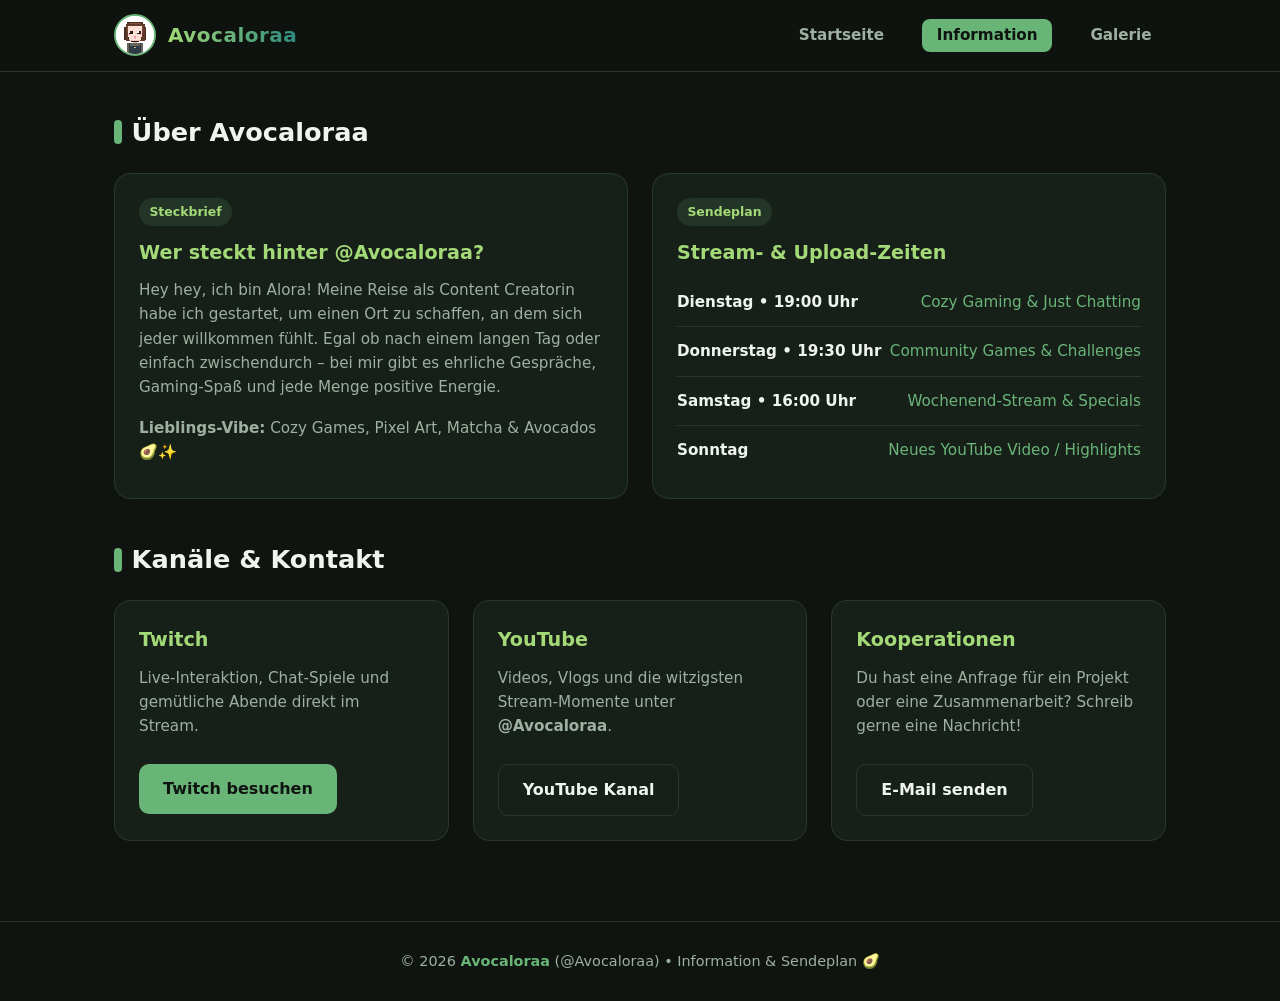
==== info.html @ ba7eb3cc "Add files via upload" ====
<!DOCTYPE html>
<html lang="de">
<head>
  <meta charset="UTF-8" />
  <meta name="viewport" content="width=device-width, initial-scale=1.0" />
  <title>Avocaloraa | Information</title>
  <link rel="stylesheet" href="style.css" />
</head>
<body>
  <header>
    <div class="nav-container">
      <a href="index.html" class="brand">
        <img src="logo.svg" alt="Avocaloraa Logo" />
        <span>Avocaloraa</span>
      </a>
      <nav>
        <ul>
          <li><a href="index.html">Startseite</a></li>
          <li><a href="info.html" class="active">Information</a></li>
          <li><a href="gallery.html">Galerie</a></li>
        </ul>
      </nav>
    </div>
  </header>

  <main>
    <h2 class="section-title">Über Avocaloraa</h2>
    <div class="grid-2">
      <div class="card">
        <span class="badge">Steckbrief</span>
        <h3>Wer steckt hinter @Avocaloraa?</h3>
        <p style="margin-bottom: 1rem;">
          Hey hey, ich bin Alora! Meine Reise als Content Creatorin habe ich gestartet, um einen Ort zu schaffen,
          an dem sich jeder willkommen fühlt. Egal ob nach einem langen Tag oder einfach zwischendurch – bei mir
          gibt es ehrliche Gespräche, Gaming-Spaß und jede Menge positive Energie.
        </p>
        <p>
          <strong>Lieblings-Vibe:</strong> Cozy Games, Pixel Art, Matcha &amp; Avocados 🥑✨
        </p>
      </div>

      <div class="card">
        <span class="badge">Sendeplan</span>
        <h3>Stream- &amp; Upload-Zeiten</h3>
        <ul class="schedule-list">
          <li>
            <span class="schedule-day">Dienstag • 19:00 Uhr</span>
            <span class="schedule-topic">Cozy Gaming &amp; Just Chatting</span>
          </li>
          <li>
            <span class="schedule-day">Donnerstag • 19:30 Uhr</span>
            <span class="schedule-topic">Community Games &amp; Challenges</span>
          </li>
          <li>
            <span class="schedule-day">Samstag • 16:00 Uhr</span>
            <span class="schedule-topic">Wochenend-Stream &amp; Specials</span>
          </li>
          <li>
            <span class="schedule-day">Sonntag</span>
            <span class="schedule-topic">Neues YouTube Video / Highlights</span>
          </li>
        </ul>
      </div>
    </div>

    <h2 class="section-title">Kanäle &amp; Kontakt</h2>
    <div class="grid-3">
      <div class="card">
        <h3>Twitch</h3>
        <p>Live-Interaktion, Chat-Spiele und gemütliche Abende direkt im Stream.</p>
        <br />
        <a href="https://www.twitch.tv" target="_blank" rel="noopener" class="btn btn-primary">Twitch besuchen</a>
      </div>
      <div class="card">
        <h3>YouTube</h3>
        <p>Videos, Vlogs und die witzigsten Stream-Momente unter <strong>@Avocaloraa</strong>.</p>
        <br />
        <a href="https://www.youtube.com/@Avocaloraa" target="_blank" rel="noopener" class="btn btn-secondary">YouTube Kanal</a>
      </div>
      <div class="card">
        <h3>Kooperationen</h3>
        <p>Du hast eine Anfrage für ein Projekt oder eine Zusammenarbeit? Schreib gerne eine Nachricht!</p>
        <br />
        <a href="mailto:kontakt@avocaloraa.de" class="btn btn-secondary">E-Mail senden</a>
      </div>
    </div>
  </main>

  <footer>
    <p>&copy; 2026 <span>Avocaloraa</span> (@Avocaloraa) • Information &amp; Sendeplan 🥑</p>
  </footer>
</body>
</html>
---- style.css ----
/* Avocaloraa Website Stylesheet */
:root {
  --bg-dark: #0f1410;
  --bg-card: #171f19;
  --bg-card-hover: #1e2820;
  --accent-green: #69b578;
  --accent-lime: #a3d977;
  --accent-teal: #2d8a7e;
  --accent-pink: #f4a4b8;
  --text-main: #f0f4f1;
  --text-muted: #9eb0a2;
  --border-color: #29382c;
}

* {
  box-sizing: border-box;
  margin: 0;
  padding: 0;
}

body {
  font-family: 'Segoe UI', system-ui, -apple-system, sans-serif;
  background-color: var(--bg-dark);
  color: var(--text-main);
  line-height: 1.6;
  min-height: 100vh;
  display: flex;
  flex-direction: column;
}

/* Navigation */
header {
  background-color: rgba(15, 20, 16, 0.92);
  backdrop-filter: blur(10px);
  border-bottom: 1px solid var(--border-color);
  position: sticky;
  top: 0;
  z-index: 100;
}

.nav-container {
  max-width: 1100px;
  margin: 0 auto;
  padding: 0.9rem 1.5rem;
  display: flex;
  justify-content: space-between;
  align-items: center;
}

.brand {
  display: flex;
  align-items: center;
  gap: 0.75rem;
  text-decoration: none;
  color: var(--text-main);
  font-weight: 700;
  font-size: 1.25rem;
  letter-spacing: 0.5px;
}

.brand img, .brand svg {
  width: 42px;
  height: 42px;
  border-radius: 50%;
  border: 2px solid var(--accent-green);
  background: #ffffff;
}

.brand span {
  background: linear-gradient(90deg, var(--accent-lime), var(--accent-teal));
  -webkit-background-clip: text;
  -webkit-text-fill-color: transparent;
}

nav ul {
  list-style: none;
  display: flex;
  gap: 1.5rem;
}

nav a {
  text-decoration: none;
  color: var(--text-muted);
  font-weight: 600;
  font-size: 0.95rem;
  padding: 0.45rem 0.9rem;
  border-radius: 8px;
  transition: all 0.2s ease;
}

nav a:hover, nav a.active {
  color: var(--bg-dark);
  background-color: var(--accent-green);
}

/* Main Content */
main {
  flex: 1;
  max-width: 1100px;
  width: 100%;
  margin: 0 auto;
  padding: 2.5rem 1.5rem;
}

/* Hero Section */
.hero {
  background: linear-gradient(135deg, #162219 0%, #111915 100%);
  border: 1px solid var(--border-color);
  border-radius: 20px;
  padding: 3rem 2rem;
  text-align: center;
  position: relative;
  overflow: hidden;
  margin-bottom: 2.5rem;
}

.hero::before {
  content: "";
  position: absolute;
  top: -60px;
  right: -60px;
  width: 220px;
  height: 220px;
  background: radial-gradient(circle, rgba(105, 181, 120, 0.18) 0%, transparent 70%);
  pointer-events: none;
}

.avatar-wrapper {
  width: 130px;
  height: 130px;
  margin: 0 auto 1.25rem;
  border-radius: 50%;
  padding: 4px;
  background: linear-gradient(135deg, var(--accent-lime), var(--accent-teal));
  box-shadow: 0 10px 25px rgba(0, 0, 0, 0.45);
}

.avatar-inner {
  width: 100%;
  height: 100%;
  border-radius: 50%;
  background: #ffffff;
  overflow: hidden;
  display: flex;
  align-items: center;
  justify-content: center;
}

.hero h1 {
  font-size: 2.4rem;
  margin-bottom: 0.35rem;
}

.handle {
  color: var(--accent-lime);
  font-weight: 600;
  font-size: 1.05rem;
  margin-bottom: 1rem;
  display: inline-block;
}

.hero p {
  color: var(--text-muted);
  max-width: 620px;
  margin: 0 auto 1.75rem;
  font-size: 1.05rem;
}

.cta-group {
  display: flex;
  justify-content: center;
  gap: 1rem;
  flex-wrap: wrap;
}

.btn {
  display: inline-flex;
  align-items: center;
  gap: 0.5rem;
  padding: 0.75rem 1.5rem;
  border-radius: 10px;
  font-weight: 600;
  text-decoration: none;
  transition: transform 0.2s ease, background-color 0.2s ease;
  cursor: pointer;
  border: none;
}

.btn:hover {
  transform: translateY(-2px);
}

.btn-primary {
  background-color: var(--accent-green);
  color: var(--bg-dark);
}

.btn-primary:hover {
  background-color: var(--accent-lime);
}

.btn-secondary {
  background-color: var(--bg-card);
  color: var(--text-main);
  border: 1px solid var(--border-color);
}

.btn-secondary:hover {
  background-color: var(--bg-card-hover);
}

/* Grid & Cards */
.section-title {
  font-size: 1.6rem;
  margin-bottom: 1.25rem;
  display: flex;
  align-items: center;
  gap: 0.6rem;
}

.section-title::before {
  content: "";
  display: inline-block;
  width: 8px;
  height: 24px;
  border-radius: 4px;
  background: var(--accent-green);
}

.grid-3 {
  display: grid;
  grid-template-columns: repeat(auto-fit, minmax(280px, 1fr));
  gap: 1.5rem;
  margin-bottom: 2.5rem;
}

.grid-2 {
  display: grid;
  grid-template-columns: repeat(auto-fit, minmax(320px, 1fr));
  gap: 1.5rem;
  margin-bottom: 2.5rem;
}

.card {
  background-color: var(--bg-card);
  border: 1px solid var(--border-color);
  border-radius: 16px;
  padding: 1.5rem;
  transition: border-color 0.2s ease, transform 0.2s ease;
}

.card:hover {
  border-color: var(--accent-green);
  transform: translateY(-3px);
}

.card h3 {
  margin-bottom: 0.6rem;
  color: var(--accent-lime);
  font-size: 1.2rem;
}

.card p {
  color: var(--text-muted);
  font-size: 0.95rem;
}

.badge {
  display: inline-block;
  padding: 0.25rem 0.65rem;
  border-radius: 999px;
  font-size: 0.78rem;
  font-weight: 600;
  background: rgba(105, 181, 120, 0.15);
  color: var(--accent-lime);
  margin-bottom: 0.75rem;
}

/* Info Table / Schedule */
.schedule-list {
  list-style: none;
}

.schedule-list li {
  display: flex;
  justify-content: space-between;
  padding: 0.75rem 0;
  border-bottom: 1px solid var(--border-color);
  font-size: 0.95rem;
}

.schedule-list li:last-child {
  border-bottom: none;
}

.schedule-day {
  font-weight: 600;
  color: var(--text-main);
}

.schedule-topic {
  color: var(--accent-green);
}

/* Gallery */
.filter-bar {
  display: flex;
  gap: 0.6rem;
  flex-wrap: wrap;
  margin-bottom: 1.5rem;
}

.filter-btn {
  background: var(--bg-card);
  color: var(--text-muted);
  border: 1px solid var(--border-color);
  padding: 0.45rem 1rem;
  border-radius: 999px;
  cursor: pointer;
  font-weight: 600;
  font-size: 0.88rem;
  transition: all 0.2s ease;
}

.filter-btn.active, .filter-btn:hover {
  background: var(--accent-green);
  color: var(--bg-dark);
  border-color: var(--accent-green);
}

.gallery-grid {
  display: grid;
  grid-template-columns: repeat(auto-fill, minmax(260px, 1fr));
  gap: 1.5rem;
}

.gallery-item {
  background: var(--bg-card);
  border: 1px solid var(--border-color);
  border-radius: 16px;
  overflow: hidden;
  transition: transform 0.25s ease, border-color 0.25s ease;
  cursor: pointer;
}

.gallery-item:hover {
  transform: translateY(-4px);
  border-color: var(--accent-lime);
}

.gallery-thumb {
  height: 190px;
  display: flex;
  align-items: center;
  justify-content: center;
  font-size: 3rem;
  position: relative;
}

.gallery-caption {
  padding: 1.1rem;
}

.gallery-caption h4 {
  margin-bottom: 0.25rem;
  font-size: 1.05rem;
}

.gallery-caption p {
  font-size: 0.85rem;
  color: var(--text-muted);
}

/* Lightbox Modal */
.modal {
  display: none;
  position: fixed;
  inset: 0;
  background: rgba(0, 0, 0, 0.82);
  z-index: 200;
  align-items: center;
  justify-content: center;
  padding: 1.5rem;
}

.modal.open {
  display: flex;
}

.modal-content {
  background: var(--bg-card);
  border: 1px solid var(--accent-green);
  border-radius: 18px;
  max-width: 520px;
  width: 100%;
  padding: 2rem;
  text-align: center;
  position: relative;
}

.modal-close {
  position: absolute;
  top: 1rem;
  right: 1.2rem;
  background: none;
  border: none;
  color: var(--text-muted);
  font-size: 1.6rem;
  cursor: pointer;
}

/* Footer */
footer {
  border-top: 1px solid var(--border-color);
  text-align: center;
  padding: 1.75rem 1.5rem;
  color: var(--text-muted);
  font-size: 0.9rem;
  margin-top: auto;
}

footer span {
  color: var(--accent-green);
  font-weight: 600;
}

@media (max-width: 640px) {
  .nav-container {
    flex-direction: column;
    gap: 0.75rem;
  }
  .hero h1 {
    font-size: 1.9rem;
  }
}
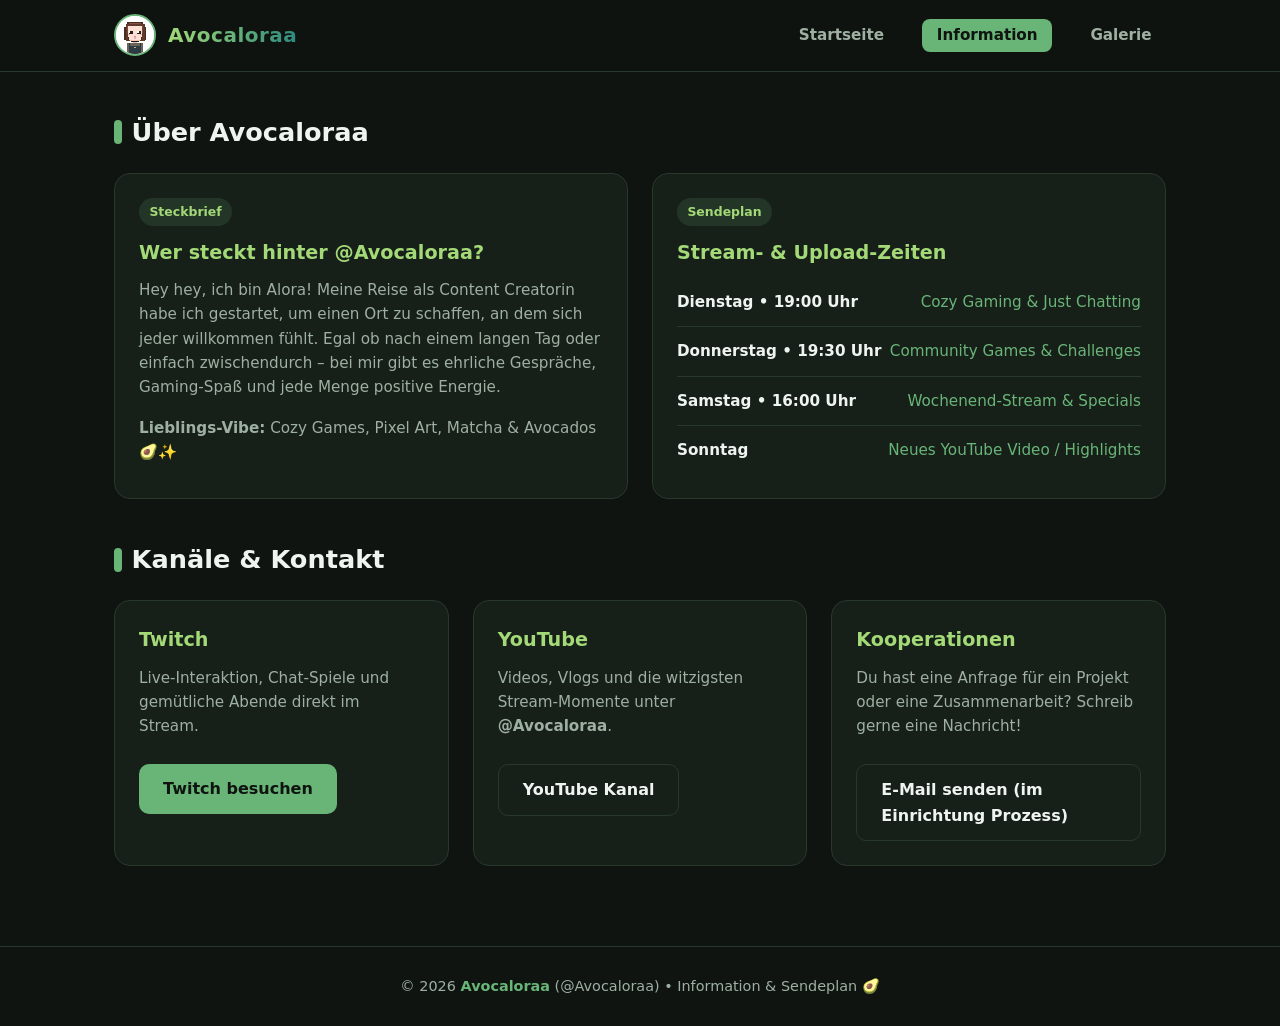
==== commit 94b624e6: "Update info.html" ====
--- a/info.html
+++ b/info.html
@@ -81,7 +81,7 @@
         <h3>Kooperationen</h3>
         <p>Du hast eine Anfrage für ein Projekt oder eine Zusammenarbeit? Schreib gerne eine Nachricht!</p>
         <br />
-        <a href="mailto:kontakt@avocaloraa.de" class="btn btn-secondary">E-Mail senden</a>
+        <a href="mailto:" class="btn btn-secondary">E-Mail senden (im Einrichtung Prozess)</a>
       </div>
     </div>
   </main>
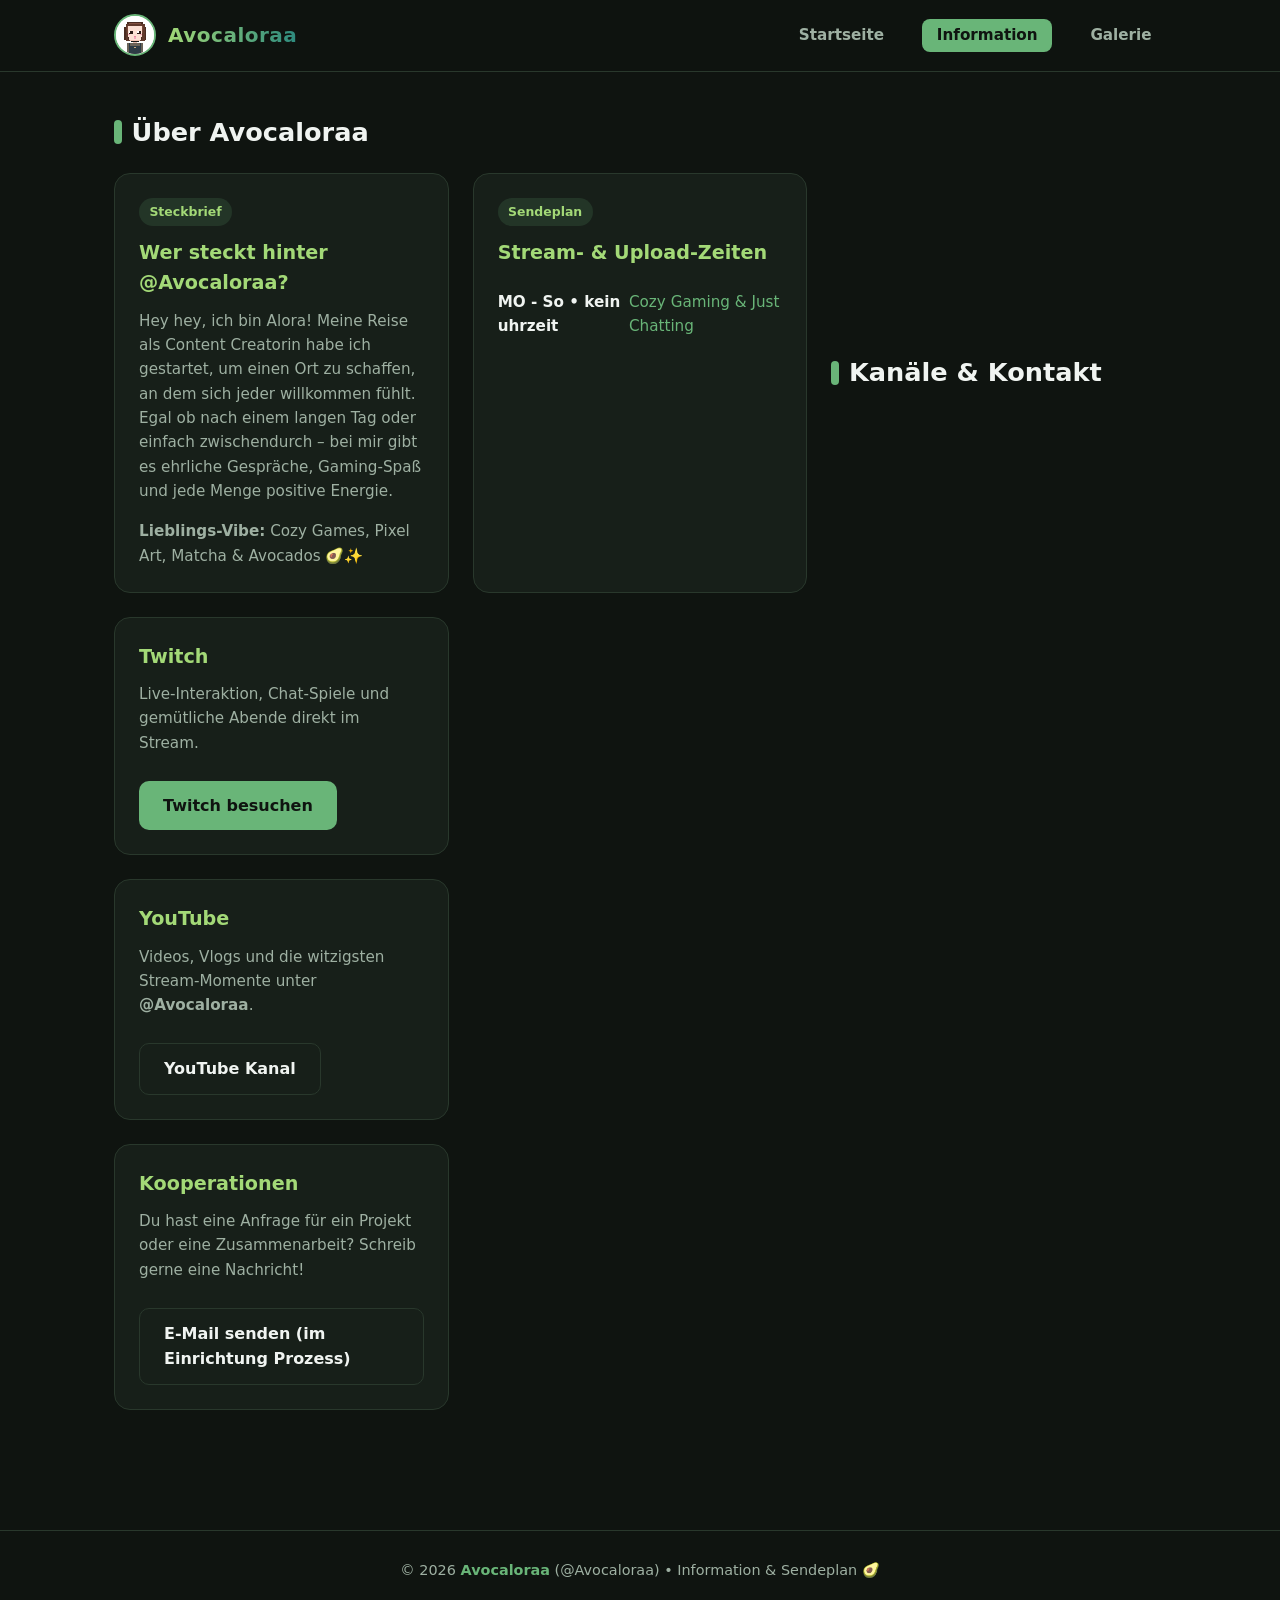
==== commit 6b3f29a3: "stream plan änderung" ====
--- a/info.html
+++ b/info.html
@@ -44,23 +44,10 @@
         <h3>Stream- &amp; Upload-Zeiten</h3>
         <ul class="schedule-list">
           <li>
-            <span class="schedule-day">Dienstag • 19:00 Uhr</span>
+            <span class="schedule-day"> MO - So • kein uhrzeit</span>
             <span class="schedule-topic">Cozy Gaming &amp; Just Chatting</span>
           </li>
-          <li>
-            <span class="schedule-day">Donnerstag • 19:30 Uhr</span>
-            <span class="schedule-topic">Community Games &amp; Challenges</span>
-          </li>
-          <li>
-            <span class="schedule-day">Samstag • 16:00 Uhr</span>
-            <span class="schedule-topic">Wochenend-Stream &amp; Specials</span>
-          </li>
-          <li>
-            <span class="schedule-day">Sonntag</span>
-            <span class="schedule-topic">Neues YouTube Video / Highlights</span>
-          </li>
-        </ul>
-      </div>
+          </ul>
     </div>
 
     <h2 class="section-title">Kanäle &amp; Kontakt</h2>
